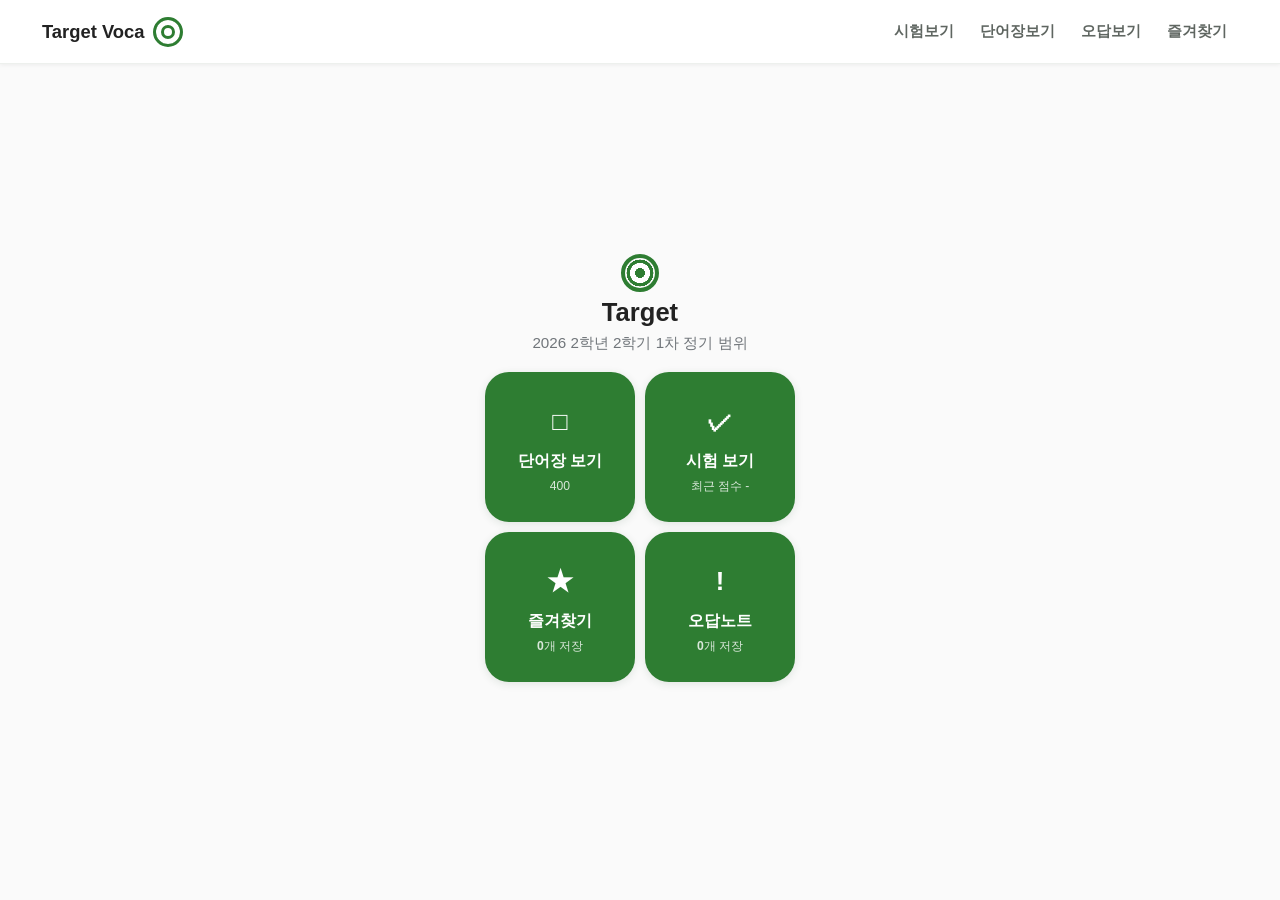
==== index.html @ 775248dc "first" ====
<!doctype html>
<html lang="ko">
  <head>
    <meta charset="UTF-8" />
    <meta name="viewport" content="width=device-width, initial-scale=1.0" />
    <title>Target 영어 단어 학습</title>
    <link rel="stylesheet" href="./css/style.css" />
    <script type="module" src="./js/home.js"></script>
  </head>
  <body>
    <header class="topbar">
      <a class="brand" href="./index.html">Target Voca</a>
      <nav class="nav">
        <a href="./test.html">시험보기</a>
        <a href="./vocabulary.html">단어장보기</a>
        <a href="./wrong.html">오답보기</a>
        <a href="./favorites.html">즐겨찾기</a>
      </nav>
    </header>

    <main class="shell home-shell">
      <section class="app-title">
        <div class="target-mark" aria-hidden="true"></div>
        <h1>Target</h1>
        <p>2026 2학년 2학기 1차 정기 범위</p>
      </section>

      <section class="quick-grid" aria-label="주요 메뉴">
        <a class="menu-card" href="./vocabulary.html">
          <span class="menu-icon">□</span>
          <strong>단어장 보기</strong>
          <small id="totalCount">400</small>
        </a>
        <a class="menu-card" href="./test.html">
          <span class="menu-icon">✓</span>
          <strong>시험 보기</strong>
          <small id="recentScore">최근 점수 -</small>
        </a>
        <a class="menu-card" href="./favorites.html">
          <span class="menu-icon">★</span>
          <strong>즐겨찾기</strong>
          <small><b id="favoriteCount">0</b>개 저장</small>
        </a>
        <a class="menu-card" href="./wrong.html">
          <span class="menu-icon">!</span>
          <strong>오답노트</strong>
          <small><b id="wrongCount">0</b>개 저장</small>
        </a>
      </section>
    </main>
  </body>
</html>
---- css/style.css ----
:root {
  --bg: #fafafa;
  --surface: #ffffff;
  --surface-soft: #f1f8f3;
  --ink: #222222;
  --muted: #70757a;
  --line: #d7ded8;
  --green: #2e7d32;
  --green-strong: #1b5e20;
  --green-soft: #e8f5e9;
  --red: #ef5350;
  --red-soft: #ffebee;
  --amber: #f5b400;
  --shadow: 0 2px 8px rgba(30, 70, 38, 0.12);
}

* {
  box-sizing: border-box;
}

body {
  margin: 0;
  background: var(--bg);
  color: var(--ink);
  font-family: -apple-system, BlinkMacSystemFont, "Segoe UI", "Noto Sans KR", sans-serif;
}

a {
  color: inherit;
  text-decoration: none;
}

button,
input,
select {
  font: inherit;
}

.topbar {
  position: sticky;
  top: 0;
  z-index: 10;
  display: flex;
  min-height: 64px;
  align-items: center;
  justify-content: space-between;
  gap: 16px;
  padding: 10px clamp(16px, 4vw, 42px);
  border-bottom: 1px solid #edf0ed;
  background: var(--surface);
  box-shadow: 0 1px 4px rgba(0, 0, 0, 0.06);
}

.brand {
  display: inline-flex;
  align-items: center;
  gap: 8px;
  color: var(--ink);
  font-size: 1.15rem;
  font-weight: 800;
}

.brand::after {
  content: "";
  width: 24px;
  height: 24px;
  border: 3px solid var(--green);
  border-radius: 50%;
  box-shadow: inset 0 0 0 5px #fff, inset 0 0 0 8px var(--green);
}

.nav {
  display: flex;
  flex-wrap: wrap;
  justify-content: flex-end;
  gap: 4px;
}

.nav a {
  min-height: 36px;
  padding: 8px 11px;
  border-radius: 18px;
  color: #5f6661;
  font-size: 0.92rem;
  font-weight: 700;
}

.nav a:hover,
.nav a.active {
  background: var(--green-soft);
  color: var(--green-strong);
}

.shell {
  width: min(920px, calc(100% - 28px));
  margin: 0 auto;
  padding: 26px 0 58px;
}

.home-shell {
  display: flex;
  min-height: calc(100vh - 64px);
  flex-direction: column;
  justify-content: center;
  padding-top: 30px;
}

.app-title {
  display: grid;
  justify-items: center;
  gap: 8px;
  margin-bottom: 18px;
  text-align: center;
}

.app-title h1 {
  margin: 0;
  font-size: 1.6rem;
  font-weight: 900;
  line-height: 1;
}

.app-title p {
  margin: 0;
  color: var(--muted);
  font-size: 0.95rem;
}

.target-mark {
  width: 38px;
  height: 38px;
  border: 4px solid var(--green);
  border-radius: 50%;
  background: radial-gradient(circle, var(--green) 0 23%, #fff 24% 47%, var(--green) 48% 63%, transparent 64%);
}

.quick-grid {
  display: grid;
  grid-template-columns: repeat(2, 150px);
  justify-content: center;
  gap: 10px;
}

.menu-card {
  display: flex;
  width: 150px;
  height: 150px;
  flex-direction: column;
  align-items: center;
  justify-content: center;
  gap: 8px;
  border: 0;
  border-radius: 24px;
  background: var(--green);
  color: #fff;
  box-shadow: var(--shadow);
  text-align: center;
  transition: transform 150ms ease, box-shadow 150ms ease, background 150ms ease;
}

.menu-card:hover {
  transform: translateY(-2px);
  background: var(--green-strong);
  box-shadow: 0 8px 18px rgba(30, 70, 38, 0.18);
}

.menu-card strong {
  font-size: 1rem;
  line-height: 1.25;
}

.menu-card small {
  max-width: 126px;
  color: rgba(255, 255, 255, 0.82);
  font-size: 0.76rem;
  line-height: 1.25;
}

.menu-icon {
  display: grid;
  width: 42px;
  height: 42px;
  place-items: center;
  font-size: 1.6rem;
  font-weight: 900;
}

.settings-link {
  display: flex;
  width: min(310px, 100%);
  min-height: 50px;
  align-items: center;
  justify-content: center;
  margin: 10px auto 0;
  border-radius: 24px;
  background: var(--green-soft);
  color: var(--green-strong);
  font-weight: 800;
  box-shadow: var(--shadow);
}

.app-footer {
  margin-top: 22px;
  color: #8a8f8b;
  font-size: 0.78rem;
  text-align: center;
}

.page-head {
  display: flex;
  align-items: center;
  justify-content: space-between;
  gap: 14px;
  margin-bottom: 14px;
}

.page-head h1 {
  margin: 0;
  font-size: 1.55rem;
  font-weight: 800;
  letter-spacing: 0;
}

.eyebrow {
  margin: 0 0 4px;
  color: var(--muted);
  font-size: 0.86rem;
  font-weight: 700;
}

.muted,
.list-count {
  color: var(--muted);
}

.toolbar,
.settings {
  display: flex;
  flex-wrap: wrap;
  align-items: end;
  gap: 10px;
  padding: 12px;
  border: 1px solid #e2e7e3;
  border-radius: 4px;
  background: var(--surface);
}

.settings label {
  display: grid;
  min-width: 150px;
  gap: 7px;
  color: var(--muted);
  font-size: 0.86rem;
  font-weight: 700;
}

input,
select {
  min-height: 46px;
  border: 1px solid #bdc7bf;
  border-radius: 4px;
  background: #fff;
  color: var(--ink);
  padding: 0 12px;
}

input:focus,
select:focus {
  border-color: var(--green);
  outline: 2px solid rgba(46, 125, 50, 0.15);
}

.toolbar input {
  flex: 1 1 260px;
}

.toolbar select {
  flex: 0 1 180px;
}

.primary-btn,
.ghost-btn,
.danger-btn {
  min-height: 46px;
  border: 0;
  border-radius: 8px;
  padding: 0 18px;
  font-weight: 800;
  cursor: pointer;
}

.primary-btn {
  background: var(--green);
  color: #fff;
}

.ghost-btn {
  border: 1px solid #cfd8d1;
  background: #fff;
  color: var(--green-strong);
}

.danger-btn {
  background: var(--red);
  color: #fff;
}

.as-link {
  display: inline-flex;
  align-items: center;
}

.button-row {
  display: flex;
  flex-wrap: wrap;
  gap: 8px;
}

.word-list {
  display: grid;
  gap: 0;
  margin-top: 12px;
}

.word-row {
  display: grid;
  grid-template-columns: 52px minmax(0, 1fr) auto;
  align-items: center;
  gap: 12px;
  margin: 6px 0;
  padding: 12px;
  border: 0;
  border-radius: 4px;
  background: var(--surface);
  box-shadow: 0 1px 3px rgba(0, 0, 0, 0.14);
}

.word-row.wrong-row {
  background: var(--wrong-bg, var(--red-soft));
}

.word-no {
  color: #888888;
  font-size: 0.78rem;
  font-weight: 800;
  text-align: center;
}

.word-no small {
  display: block;
  margin-top: 2px;
  font-size: 0.66rem;
  font-weight: 600;
}

.word-body {
  min-width: 0;
}

.word-line {
  display: flex;
  align-items: center;
  gap: 8px;
}

.word-main {
  min-width: 0;
  flex: 1;
  overflow-wrap: anywhere;
  font-size: 1.12rem;
  font-weight: 800;
}

.word-meaning {
  margin-top: 4px;
  color: #333333;
  font-size: 0.92rem;
  line-height: 1.45;
}

.wrong-count {
  margin-top: 6px;
  color: var(--red);
  font-size: 0.84rem;
  font-weight: 800;
}

.star-btn,
.small-btn {
  min-width: 42px;
  min-height: 38px;
  border: 0;
  border-radius: 50%;
  background: transparent;
  color: #666666;
  cursor: pointer;
  font-size: 1.35rem;
  font-weight: 900;
}

.small-btn {
  width: auto;
  min-width: 54px;
  border-radius: 8px;
  background: rgba(239, 83, 80, 0.12);
  color: #c62828;
  font-size: 0.84rem;
}

.star-btn.is-on {
  color: var(--amber);
}

.test-card {
  margin-top: 16px;
  padding: clamp(22px, 4vw, 34px);
  border: 0;
  border-radius: 4px;
  background: var(--surface);
  box-shadow: var(--shadow);
}

.question-meta {
  color: var(--muted);
  font-weight: 800;
}

.question-text {
  margin: 18px 0 24px;
  font-size: clamp(1.6rem, 4vw, 2.4rem);
  font-weight: 800;
  line-height: 1.2;
}

.choices {
  display: grid;
  justify-items: center;
  gap: 8px;
}

.choice-btn {
  width: min(400px, 100%);
  min-height: 50px;
  border: 0;
  border-radius: 8px;
  background: #eeeeee;
  color: #222222;
  padding: 13px 20px;
  cursor: pointer;
  font-weight: 650;
  text-align: center;
}

.choice-btn:hover {
  background: #dfeee2;
}

.choice-btn.correct {
  background: var(--green);
  color: #fff;
}

.choice-btn.wrong {
  background: var(--red);
  color: #fff;
}

.answer-form {
  display: flex;
  justify-content: center;
  gap: 10px;
}

.answer-form input {
  width: min(400px, 100%);
}

.feedback {
  margin-top: 18px;
  padding: 14px;
  border-radius: 4px;
  background: var(--surface-soft);
}

.score-pill {
  border-radius: 18px;
  background: var(--green-soft);
  color: var(--green-strong);
  padding: 9px 14px;
  font-weight: 800;
}

.empty {
  padding: 34px;
  border-radius: 4px;
  background: var(--surface);
  color: var(--muted);
  box-shadow: var(--shadow);
  text-align: center;
}

.hidden-meaning .word-meaning {
  color: transparent;
  text-shadow: 0 0 9px rgba(34, 34, 34, 0.35);
}

@media (max-width: 760px) {
  .topbar,
  .page-head {
    align-items: flex-start;
    flex-direction: column;
  }

  .nav {
    justify-content: flex-start;
  }

  .quick-grid {
    grid-template-columns: repeat(2, minmax(132px, 150px));
  }

  .menu-card {
    width: 100%;
    height: 142px;
  }

  .word-row {
    grid-template-columns: 48px minmax(0, 1fr);
  }

  .word-row > .small-btn {
    grid-column: 2;
    justify-self: start;
    margin-top: 6px;
  }

  .answer-form {
    flex-direction: column;
  }
}
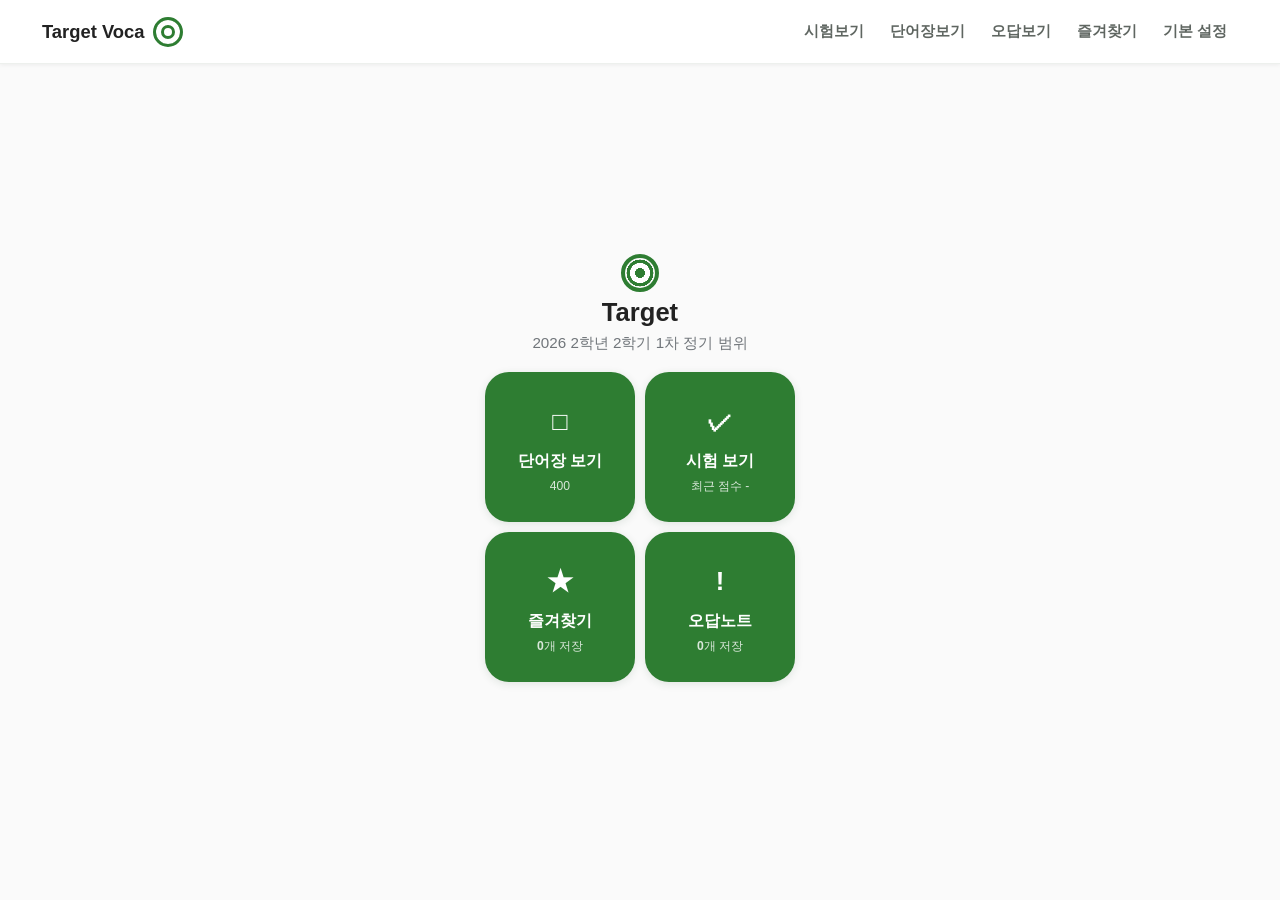
==== commit ba34f35a: "1차수정" ====
--- a/index.html
+++ b/index.html
@@ -15,6 +15,7 @@
         <a href="./vocabulary.html">단어장보기</a>
         <a href="./wrong.html">오답보기</a>
         <a href="./favorites.html">즐겨찾기</a>
+        <a href="./settings.html">기본 설정</a>
       </nav>
     </header>
 
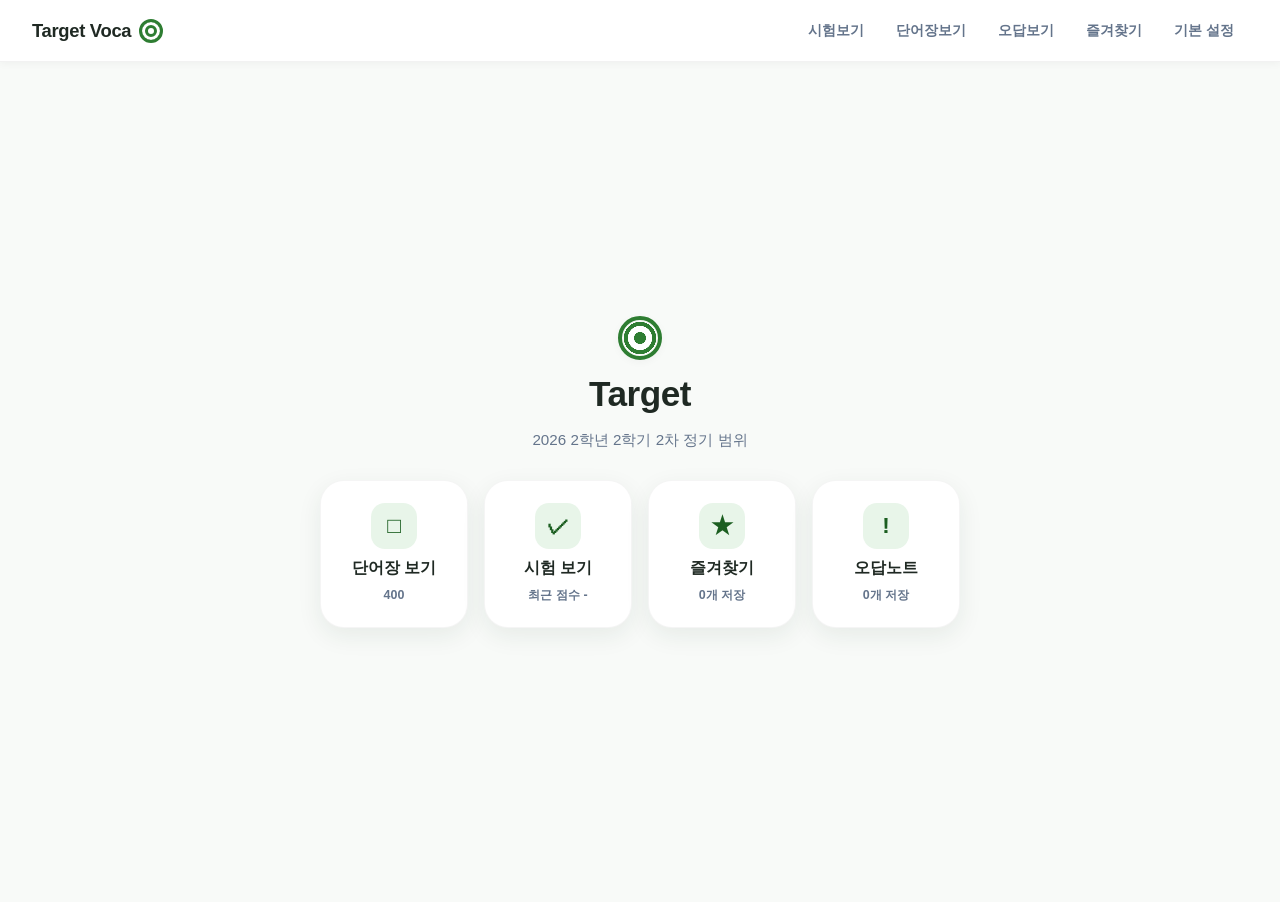
==== commit 96084337: "Update vocabulary for second semester exam" ====
--- a/index.html
+++ b/index.html
@@ -3,6 +3,7 @@
   <head>
     <meta charset="UTF-8" />
     <meta name="viewport" content="width=device-width, initial-scale=1.0" />
+    <link rel="icon" type="image/x-icon" href="data/favicon.png" />
     <title>Target 영어 단어 학습</title>
     <link rel="stylesheet" href="./css/style.css" />
     <script type="module" src="./js/home.js"></script>
@@ -23,7 +24,7 @@
       <section class="app-title">
         <div class="target-mark" aria-hidden="true"></div>
         <h1>Target</h1>
-        <p>2026 2학년 2학기 1차 정기 범위</p>
+        <p>2026 2학년 2학기 2차 정기 범위</p>
       </section>
 
       <section class="quick-grid" aria-label="주요 메뉴">
--- a/css/style.css
+++ b/css/style.css
@@ -1,28 +1,36 @@
 :root {
-  --bg: #fafafa;
+  --bg: #f8faf8;
   --surface: #ffffff;
-  --surface-soft: #f1f8f3;
-  --ink: #222222;
-  --muted: #70757a;
-  --line: #d7ded8;
+  --surface-soft: #f0f7f2;
+  --ink: #1f2923;
+  --muted: #64748b;
+  --line: #e2e8f0;
   --green: #2e7d32;
   --green-strong: #1b5e20;
   --green-soft: #e8f5e9;
+  --green-glow: rgba(46, 125, 50, 0.12);
   --red: #ef5350;
   --red-soft: #ffebee;
   --amber: #f5b400;
-  --shadow: 0 2px 8px rgba(30, 70, 38, 0.12);
+  --shadow-sm: 0 2px 8px rgba(0, 0, 0, 0.04);
+  --shadow-md: 0 8px 24px rgba(30, 70, 38, 0.08);
+  --shadow-lg: 0 12px 32px rgba(30, 70, 38, 0.12);
+  --radius-sm: 10px;
+  --radius-md: 16px;
+  --radius-lg: 24px;
 }
 
 * {
   box-sizing: border-box;
+  -webkit-tap-highlight-color: transparent;
 }
 
 body {
   margin: 0;
   background: var(--bg);
   color: var(--ink);
-  font-family: -apple-system, BlinkMacSystemFont, "Segoe UI", "Noto Sans KR", sans-serif;
+  font-family: -apple-system, BlinkMacSystemFont, "Pretendard", "Segoe UI", "Noto Sans KR", sans-serif;
+  line-height: 1.5;
 }
 
 a {
@@ -36,19 +44,22 @@
   font: inherit;
 }
 
+/* 상단 네비게이션 바 (모바일 터치 스크롤 & 블러 효과) */
 .topbar {
   position: sticky;
   top: 0;
-  z-index: 10;
-  display: flex;
-  min-height: 64px;
+  z-index: 100;
+  display: flex;
+  min-height: 60px;
   align-items: center;
   justify-content: space-between;
-  gap: 16px;
-  padding: 10px clamp(16px, 4vw, 42px);
-  border-bottom: 1px solid #edf0ed;
-  background: var(--surface);
-  box-shadow: 0 1px 4px rgba(0, 0, 0, 0.06);
+  gap: 12px;
+  padding: 8px clamp(16px, 4vw, 32px);
+  background: rgba(255, 255, 255, 0.9);
+  backdrop-filter: blur(12px);
+  -webkit-backdrop-filter: blur(12px);
+  border-bottom: 1px solid rgba(0, 0, 0, 0.05);
+  box-shadow: var(--shadow-sm);
 }
 
 .brand {
@@ -58,31 +69,42 @@
   color: var(--ink);
   font-size: 1.15rem;
   font-weight: 800;
+  letter-spacing: -0.3px;
+  flex-shrink: 0;
 }
 
 .brand::after {
   content: "";
-  width: 24px;
-  height: 24px;
+  width: 18px;
+  height: 18px;
   border: 3px solid var(--green);
   border-radius: 50%;
-  box-shadow: inset 0 0 0 5px #fff, inset 0 0 0 8px var(--green);
+  box-shadow: inset 0 0 0 3px #fff, inset 0 0 0 6px var(--green);
 }
 
 .nav {
   display: flex;
-  flex-wrap: wrap;
-  justify-content: flex-end;
+  align-items: center;
   gap: 4px;
+  overflow-x: auto;
+  scrollbar-width: none;
+  -ms-overflow-style: none;
+  padding: 4px 0;
+}
+
+.nav::-webkit-scrollbar {
+  display: none;
 }
 
 .nav a {
+  white-space: nowrap;
   min-height: 36px;
-  padding: 8px 11px;
-  border-radius: 18px;
-  color: #5f6661;
-  font-size: 0.92rem;
+  padding: 8px 14px;
+  border-radius: 20px;
+  color: var(--muted);
+  font-size: 0.88rem;
   font-weight: 700;
+  transition: all 0.2s ease;
 }
 
 .nav a:hover,
@@ -91,216 +113,256 @@
   color: var(--green-strong);
 }
 
+/* 메인 영역 레이아웃 */
 .shell {
-  width: min(920px, calc(100% - 28px));
+  width: min(860px, calc(100% - 32px));
   margin: 0 auto;
-  padding: 26px 0 58px;
+  padding: 24px 0 60px;
 }
 
 .home-shell {
   display: flex;
-  min-height: calc(100vh - 64px);
+  min-height: calc(100vh - 60px);
   flex-direction: column;
   justify-content: center;
-  padding-top: 30px;
-}
-
+  align-items: center;
+  padding: 20px 0 40px;
+}
+
+/* 홈 제목 및 타겟 타이틀 */
 .app-title {
-  display: grid;
-  justify-items: center;
+  display: flex;
+  flex-direction: column;
+  align-items: center;
   gap: 8px;
-  margin-bottom: 18px;
+  margin-bottom: 28px;
   text-align: center;
 }
 
 .app-title h1 {
   margin: 0;
-  font-size: 1.6rem;
+  font-size: 2.2rem;
   font-weight: 900;
-  line-height: 1;
+  letter-spacing: -0.5px;
+  color: var(--ink);
 }
 
 .app-title p {
   margin: 0;
   color: var(--muted);
   font-size: 0.95rem;
+  font-weight: 500;
 }
 
 .target-mark {
-  width: 38px;
-  height: 38px;
+  width: 44px;
+  height: 44px;
   border: 4px solid var(--green);
   border-radius: 50%;
   background: radial-gradient(circle, var(--green) 0 23%, #fff 24% 47%, var(--green) 48% 63%, transparent 64%);
-}
-
+  box-shadow: var(--shadow-sm);
+}
+
+/* 홈 화면 메인 카드 그리드 (반응형 2x2 -> 1x4) */
 .quick-grid {
   display: grid;
-  grid-template-columns: repeat(2, 150px);
-  justify-content: center;
-  gap: 10px;
+  grid-template-columns: repeat(2, 1fr);
+  gap: 16px;
+  width: 100%;
+  max-width: 640px;
+}
+
+@media (min-width: 640px) {
+  .quick-grid {
+    grid-template-columns: repeat(4, 1fr);
+  }
 }
 
 .menu-card {
   display: flex;
-  width: 150px;
-  height: 150px;
   flex-direction: column;
   align-items: center;
   justify-content: center;
   gap: 8px;
-  border: 0;
-  border-radius: 24px;
-  background: var(--green);
-  color: #fff;
-  box-shadow: var(--shadow);
-  text-align: center;
-  transition: transform 150ms ease, box-shadow 150ms ease, background 150ms ease;
+  aspect-ratio: 1 / 1;
+  border-radius: var(--radius-lg);
+  background: var(--surface);
+  border: 1px solid rgba(0, 0, 0, 0.04);
+  color: var(--ink);
+  box-shadow: var(--shadow-md);
+  text-align: center;
+  padding: 16px;
+  transition: all 0.2s cubic-bezier(0.16, 1, 0.3, 1);
+  cursor: pointer;
 }
 
 .menu-card:hover {
-  transform: translateY(-2px);
-  background: var(--green-strong);
-  box-shadow: 0 8px 18px rgba(30, 70, 38, 0.18);
-}
-
-.menu-card strong {
-  font-size: 1rem;
-  line-height: 1.25;
-}
-
-.menu-card small {
-  max-width: 126px;
-  color: rgba(255, 255, 255, 0.82);
-  font-size: 0.76rem;
-  line-height: 1.25;
+  transform: translateY(-4px);
+  box-shadow: var(--shadow-lg);
+  border-color: var(--green-glow);
+  background: #ffffff;
+}
+
+.menu-card:active {
+  transform: translateY(-1px) scale(0.98);
 }
 
 .menu-icon {
   display: grid;
-  width: 42px;
-  height: 42px;
+  width: 46px;
+  height: 46px;
   place-items: center;
-  font-size: 1.6rem;
-  font-weight: 900;
-}
-
-.settings-link {
-  display: flex;
-  width: min(310px, 100%);
-  min-height: 50px;
-  align-items: center;
-  justify-content: center;
-  margin: 10px auto 0;
-  border-radius: 24px;
+  font-size: 1.4rem;
+  font-weight: 800;
+  border-radius: 14px;
   background: var(--green-soft);
   color: var(--green-strong);
-  font-weight: 800;
-  box-shadow: var(--shadow);
-}
-
-.app-footer {
-  margin-top: 22px;
-  color: #8a8f8b;
+  margin-bottom: 2px;
+}
+
+.menu-card strong {
+  font-size: 0.98rem;
+  font-weight: 800;
+  color: var(--ink);
+  line-height: 1.2;
+}
+
+.menu-card small {
+  color: var(--muted);
   font-size: 0.78rem;
-  text-align: center;
-}
-
+  font-weight: 600;
+}
+
+/* 페이지 헤더 */
 .page-head {
   display: flex;
   align-items: center;
   justify-content: space-between;
-  gap: 14px;
-  margin-bottom: 14px;
+  gap: 16px;
+  margin-bottom: 20px;
 }
 
 .page-head h1 {
   margin: 0;
-  font-size: 1.55rem;
-  font-weight: 800;
-  letter-spacing: 0;
+  font-size: 1.6rem;
+  font-weight: 800;
+  letter-spacing: -0.3px;
 }
 
 .eyebrow {
-  margin: 0 0 4px;
-  color: var(--muted);
-  font-size: 0.86rem;
-  font-weight: 700;
+  margin: 0 0 2px;
+  color: var(--green);
+  font-size: 0.8rem;
+  font-weight: 800;
+  text-transform: uppercase;
+  letter-spacing: 0.5px;
 }
 
 .muted,
 .list-count {
   color: var(--muted);
-}
-
+  font-size: 0.9rem;
+}
+
+/* 툴바 & 설정 박스 */
 .toolbar,
 .settings {
   display: flex;
   flex-wrap: wrap;
-  align-items: end;
-  gap: 10px;
-  padding: 12px;
-  border: 1px solid #e2e7e3;
-  border-radius: 4px;
+  align-items: flex-end;
+  gap: 12px;
+  padding: 18px;
+  border-radius: var(--radius-md);
   background: var(--surface);
+  box-shadow: var(--shadow-sm);
+  border: 1px solid var(--line);
+  margin-bottom: 16px;
 }
 
 .settings label {
-  display: grid;
-  min-width: 150px;
-  gap: 7px;
+  display: flex;
+  flex-direction: column;
+  flex: 1 1 160px;
+  gap: 6px;
   color: var(--muted);
-  font-size: 0.86rem;
+  font-size: 0.82rem;
   font-weight: 700;
 }
 
 input,
 select {
-  min-height: 46px;
-  border: 1px solid #bdc7bf;
-  border-radius: 4px;
+  min-height: 48px;
+  border: 1px solid var(--line);
+  border-radius: var(--radius-sm);
   background: #fff;
   color: var(--ink);
-  padding: 0 12px;
+  padding: 0 14px;
+  font-size: 0.95rem;
+  transition: all 0.15s ease;
 }
 
 input:focus,
 select:focus {
   border-color: var(--green);
-  outline: 2px solid rgba(46, 125, 50, 0.15);
+  outline: 3px solid var(--green-glow);
 }
 
 .toolbar input {
-  flex: 1 1 260px;
+  flex: 1 1 240px;
 }
 
 .toolbar select {
-  flex: 0 1 180px;
-}
-
+  flex: 0 1 160px;
+}
+
+/* 버튼 스타일 */
 .primary-btn,
 .ghost-btn,
 .danger-btn {
-  min-height: 46px;
+  display: inline-flex;
+  align-items: center;
+  justify-content: center;
+  min-height: 48px;
   border: 0;
-  border-radius: 8px;
-  padding: 0 18px;
+  border-radius: var(--radius-sm);
+  padding: 0 20px;
+  font-size: 0.95rem;
   font-weight: 800;
   cursor: pointer;
+  transition: all 0.15s ease;
 }
 
 .primary-btn {
   background: var(--green);
   color: #fff;
+  box-shadow: 0 2px 8px rgba(46, 125, 50, 0.25);
+}
+
+.primary-btn:hover {
+  background: var(--green-strong);
+}
+
+.primary-btn:active {
+  transform: scale(0.98);
 }
 
 .ghost-btn {
-  border: 1px solid #cfd8d1;
+  border: 1px solid var(--line);
   background: #fff;
+  color: var(--ink);
+}
+
+.ghost-btn:hover {
+  background: var(--surface-soft);
   color: var(--green-strong);
 }
 
 .danger-btn {
+  background: var(--red-soft);
+  color: var(--red);
+}
+
+.danger-btn:hover {
   background: var(--red);
   color: #fff;
 }
@@ -316,41 +378,40 @@
   gap: 8px;
 }
 
+/* 단어 목록 & 리스트 행 카드 */
 .word-list {
-  display: grid;
-  gap: 0;
-  margin-top: 12px;
+  display: flex;
+  flex-direction: column;
+  gap: 10px;
+  margin-top: 14px;
 }
 
 .word-row {
   display: grid;
-  grid-template-columns: 52px minmax(0, 1fr) auto;
+  grid-template-columns: 44px minmax(0, 1fr) auto;
   align-items: center;
   gap: 12px;
-  margin: 6px 0;
-  padding: 12px;
-  border: 0;
-  border-radius: 4px;
+  padding: 14px 16px;
+  border-radius: var(--radius-md);
   background: var(--surface);
-  box-shadow: 0 1px 3px rgba(0, 0, 0, 0.14);
-}
-
-.word-row.wrong-row {
-  background: var(--wrong-bg, var(--red-soft));
+  border: 1px solid rgba(0, 0, 0, 0.03);
+  box-shadow: var(--shadow-sm);
+  transition: transform 0.15s ease, box-shadow 0.15s ease;
+}
+
+.word-row:hover {
+  transform: translateY(-1px);
+  box-shadow: var(--shadow-md);
 }
 
 .word-no {
-  color: #888888;
-  font-size: 0.78rem;
-  font-weight: 800;
-  text-align: center;
-}
-
-.word-no small {
-  display: block;
-  margin-top: 2px;
-  font-size: 0.66rem;
-  font-weight: 600;
+  color: var(--muted);
+  font-size: 0.8rem;
+  font-weight: 800;
+  text-align: center;
+  background: var(--surface-soft);
+  padding: 6px 0;
+  border-radius: 8px;
 }
 
 .word-body {
@@ -367,101 +428,116 @@
   min-width: 0;
   flex: 1;
   overflow-wrap: anywhere;
-  font-size: 1.12rem;
-  font-weight: 800;
+  font-size: 1.1rem;
+  font-weight: 800;
+  color: var(--ink);
 }
 
 .word-meaning {
+  margin-top: 2px;
+  color: #475569;
+  font-size: 0.95rem;
+  line-height: 1.4;
+}
+
+.wrong-count {
   margin-top: 4px;
-  color: #333333;
-  font-size: 0.92rem;
-  line-height: 1.45;
-}
-
-.wrong-count {
-  margin-top: 6px;
   color: var(--red);
-  font-size: 0.84rem;
+  font-size: 0.82rem;
   font-weight: 800;
 }
 
 .star-btn,
 .small-btn {
-  min-width: 42px;
-  min-height: 38px;
+  min-width: 40px;
+  min-height: 40px;
   border: 0;
   border-radius: 50%;
   background: transparent;
-  color: #666666;
+  color: #94a3b8;
   cursor: pointer;
-  font-size: 1.35rem;
-  font-weight: 900;
+  font-size: 1.3rem;
+  display: grid;
+  place-items: center;
+  transition: all 0.15s ease;
 }
 
 .small-btn {
   width: auto;
-  min-width: 54px;
+  min-width: 50px;
   border-radius: 8px;
-  background: rgba(239, 83, 80, 0.12);
-  color: #c62828;
-  font-size: 0.84rem;
+  background: var(--red-soft);
+  color: var(--red);
+  font-size: 0.82rem;
+  font-weight: 700;
 }
 
 .star-btn.is-on {
   color: var(--amber);
 }
 
+/* 시험 카드 영역 */
 .test-card {
-  margin-top: 16px;
-  padding: clamp(22px, 4vw, 34px);
-  border: 0;
-  border-radius: 4px;
+  margin-top: 18px;
+  padding: clamp(20px, 5vw, 36px);
+  border-radius: var(--radius-lg);
   background: var(--surface);
-  box-shadow: var(--shadow);
+  border: 1px solid var(--line);
+  box-shadow: var(--shadow-md);
+  text-align: center;
 }
 
 .question-meta {
   color: var(--muted);
-  font-weight: 800;
+  font-weight: 700;
+  font-size: 0.88rem;
 }
 
 .question-text {
-  margin: 18px 0 24px;
-  font-size: clamp(1.6rem, 4vw, 2.4rem);
-  font-weight: 800;
+  margin: 20px 0 28px;
+  font-size: clamp(1.8rem, 5vw, 2.6rem);
+  font-weight: 900;
+  color: var(--ink);
   line-height: 1.2;
 }
 
 .choices {
   display: grid;
-  justify-items: center;
-  gap: 8px;
+  gap: 10px;
+  width: min(440px, 100%);
+  margin: 0 auto;
 }
 
 .choice-btn {
-  width: min(400px, 100%);
-  min-height: 50px;
-  border: 0;
-  border-radius: 8px;
-  background: #eeeeee;
-  color: #222222;
-  padding: 13px 20px;
+  width: 100%;
+  min-height: 52px;
+  border: 1px solid var(--line);
+  border-radius: var(--radius-md);
+  background: var(--surface);
+  color: var(--ink);
+  padding: 12px 20px;
   cursor: pointer;
-  font-weight: 650;
-  text-align: center;
+  font-weight: 700;
+  font-size: 1rem;
+  text-align: center;
+  transition: all 0.15s ease;
 }
 
 .choice-btn:hover {
-  background: #dfeee2;
+  background: var(--surface-soft);
+  border-color: var(--green);
+  color: var(--green-strong);
 }
 
 .choice-btn.correct {
   background: var(--green);
+  border-color: var(--green);
   color: #fff;
 }
 
 .choice-btn.wrong {
   background: var(--red);
+  border-color: var(--red);
   color: #fff;
 }
 
@@ -469,72 +545,229 @@
   display: flex;
   justify-content: center;
   gap: 10px;
+  width: min(440px, 100%);
+  margin: 0 auto;
 }
 
 .answer-form input {
-  width: min(400px, 100%);
+  flex: 1;
 }
 
 .feedback {
-  margin-top: 18px;
-  padding: 14px;
-  border-radius: 4px;
+  margin-top: 20px;
+  padding: 16px;
+  border-radius: var(--radius-md);
   background: var(--surface-soft);
+  text-align: center;
 }
 
 .score-pill {
-  border-radius: 18px;
+  border-radius: 20px;
   background: var(--green-soft);
   color: var(--green-strong);
-  padding: 9px 14px;
-  font-weight: 800;
+  padding: 8px 16px;
+  font-weight: 800;
+  font-size: 0.9rem;
 }
 
 .empty {
-  padding: 34px;
-  border-radius: 4px;
+  padding: 40px 20px;
+  border-radius: var(--radius-md);
   background: var(--surface);
   color: var(--muted);
-  box-shadow: var(--shadow);
+  border: 1px dashed var(--line);
   text-align: center;
 }
 
 .hidden-meaning .word-meaning {
   color: transparent;
-  text-shadow: 0 0 9px rgba(34, 34, 34, 0.35);
-}
-
-@media (max-width: 760px) {
-  .topbar,
+  text-shadow: 0 0 10px rgba(0, 0, 0, 0.25);
+}
+
+/* 모바일 전용 미세 조정 */
+@media (max-width: 600px) {
+  .topbar {
+    padding: 8px 16px;
+  }
+  
+  .brand {
+    font-size: 1.05rem;
+  }
+
+  .nav a {
+    padding: 6px 10px;
+    font-size: 0.82rem;
+  }
+
+  .shell {
+    width: calc(100% - 24px);
+    padding: 16px 0 40px;
+  }
+
   .page-head {
+    flex-direction: column;
     align-items: flex-start;
-    flex-direction: column;
-  }
-
-  .nav {
-    justify-content: flex-start;
-  }
-
-  .quick-grid {
-    grid-template-columns: repeat(2, minmax(132px, 150px));
-  }
-
-  .menu-card {
+    gap: 10px;
+  }
+
+  .toolbar,
+  .settings {
+    padding: 14px;
+    gap: 10px;
+  }
+
+  .settings label {
+    flex: 1 1 100%;
+  }
+
+  .primary-btn,
+  .ghost-btn,
+  .danger-btn {
     width: 100%;
-    height: 142px;
-  }
-
-  .word-row {
-    grid-template-columns: 48px minmax(0, 1fr);
-  }
-
-  .word-row > .small-btn {
-    grid-column: 2;
-    justify-self: start;
-    margin-top: 6px;
   }
 
   .answer-form {
     flex-direction: column;
   }
-}
+
+  .answer-form input,
+  .answer-form button {
+    width: 100%;
+  }
+}
+
+/* ==========================================
+   시험 카드 및 모바일 터치 최적화 레이아웃
+   ========================================== */
+
+/* 1. 시험 카드를 스크린 가운데 정렬 */
+.test-card {
+  display: flex;
+  flex-direction: column;
+  justify-content: center;
+  align-items: center;
+  min-height: 320px;
+  padding: 1.5rem 1rem;
+  margin: 0 auto;
+  width: 100%;
+  max-width: 500px;
+  text-align: center;
+}
+
+.test-card-inner {
+  width: 100%;
+  display: flex;
+  flex-direction: column;
+  align-items: center;
+}
+
+.stop-test-btn {
+  align-self: flex-end;
+  margin-bottom: 12px;
+}
+
+/* 2. 문제 텍스트 및 배지 가독성 */
+.q-badge {
+  display: inline-block;
+  padding: 4px 12px;
+  background-color: var(--border-color, #e2e8f0);
+  border-radius: 20px;
+  font-size: 0.85rem;
+  color: var(--muted-color, #64748b);
+  margin-bottom: 1rem;
+}
+
+.q-text {
+  font-size: 1.75rem;
+  font-weight: 700;
+  margin-bottom: 1.75rem;
+  word-break: keep-all;
+  text-align: center;
+  line-height: 1.3;
+}
+
+/* 3. 객관식 선택지 - 손가락 터치에 최적화된 풀버튼 스타일 */
+.options-grid {
+  display: flex;
+  flex-direction: column;
+  gap: 12px;
+  width: 100%;
+  max-width: 420px;
+}
+
+.option-btn {
+  width: 100%;
+  padding: 16px 20px;
+  font-size: 1.05rem;
+  font-weight: 500;
+  border: 2px solid var(--border-color, #e2e8f0);
+  border-radius: 14px;
+  background-color: #ffffff;
+  color: #1e293b;
+  text-align: center;
+  cursor: pointer;
+  transition: all 0.15s ease-in-out;
+  -webkit-tap-highlight-color: transparent;
+}
+
+.option-btn:active {
+  transform: scale(0.98);
+  background-color: #f1f5f9;
+  border-color: #cbd5e1;
+}
+
+/* 4. 서술형 입력창 및 제출 버튼 배치 */
+.typing-box {
+  display: flex;
+  flex-direction: column;
+  gap: 12px;
+  width: 100%;
+  max-width: 420px;
+}
+
+.typing-input {
+  width: 100%;
+  padding: 14px 16px;
+  font-size: 1.1rem;
+  border: 2px solid var(--border-color, #e2e8f0);
+  border-radius: 12px;
+  text-align: center;
+  outline: none;
+}
+
+.typing-input:focus {
+  border-color: var(--primary-color, #2563eb);
+}
+
+.submit-btn, .next-btn {
+  width: 100%;
+  padding: 14px 0;
+  font-size: 1.05rem;
+  font-weight: 600;
+  border-radius: 12px;
+}
+
+/* 5. 오답 피드백 박스 중앙 정렬 */
+.feedback-box {
+  gap: 12px;
+}
+
+.feedback-title.wrong-text {
+  color: #ef4444;
+  font-size: 1.4rem;
+  margin-bottom: 0.5rem;
+}
+
+.user-ans, .correct-ans {
+  font-size: 1.05rem;
+  margin: 2px 0;
+}
+
+.user-ans span {
+  color: #ef4444;
+  text-decoration: line-through;
+}
+
+.correct-ans strong {
+  color: #10b981;
+}
